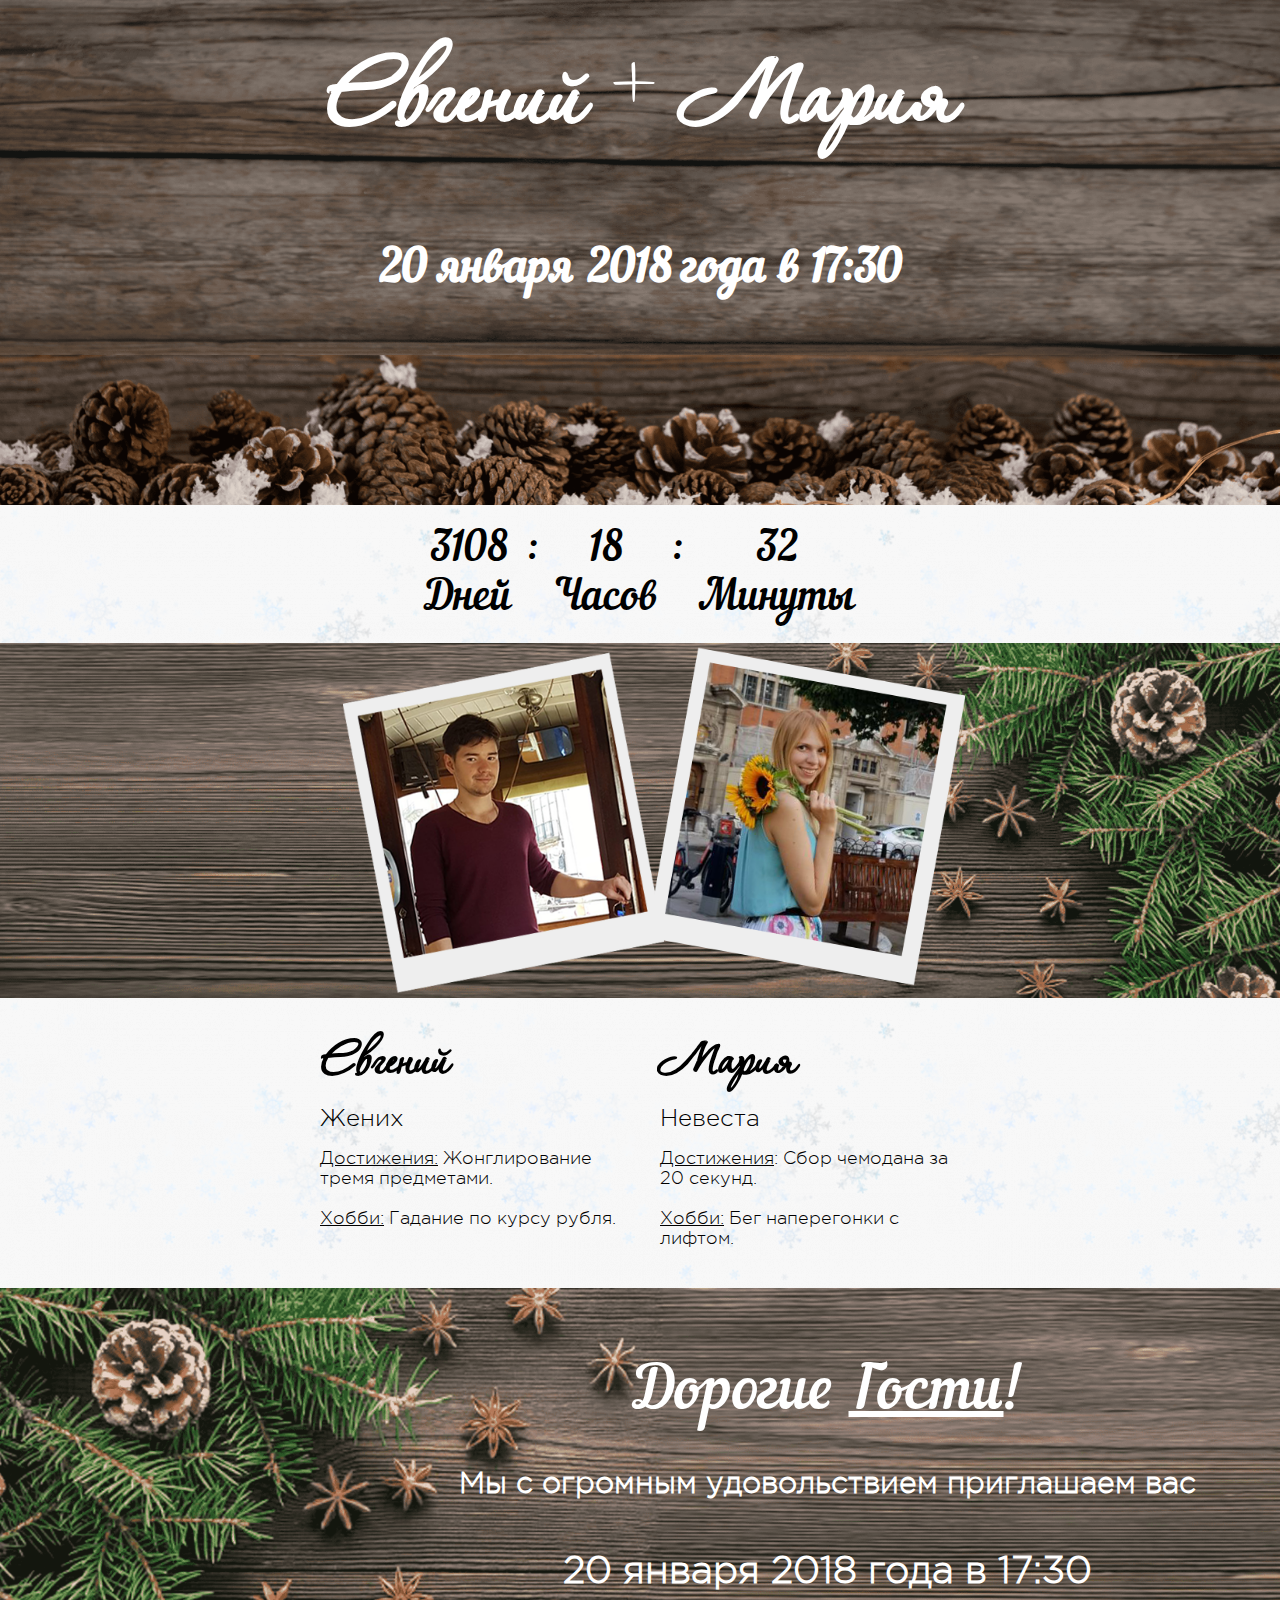
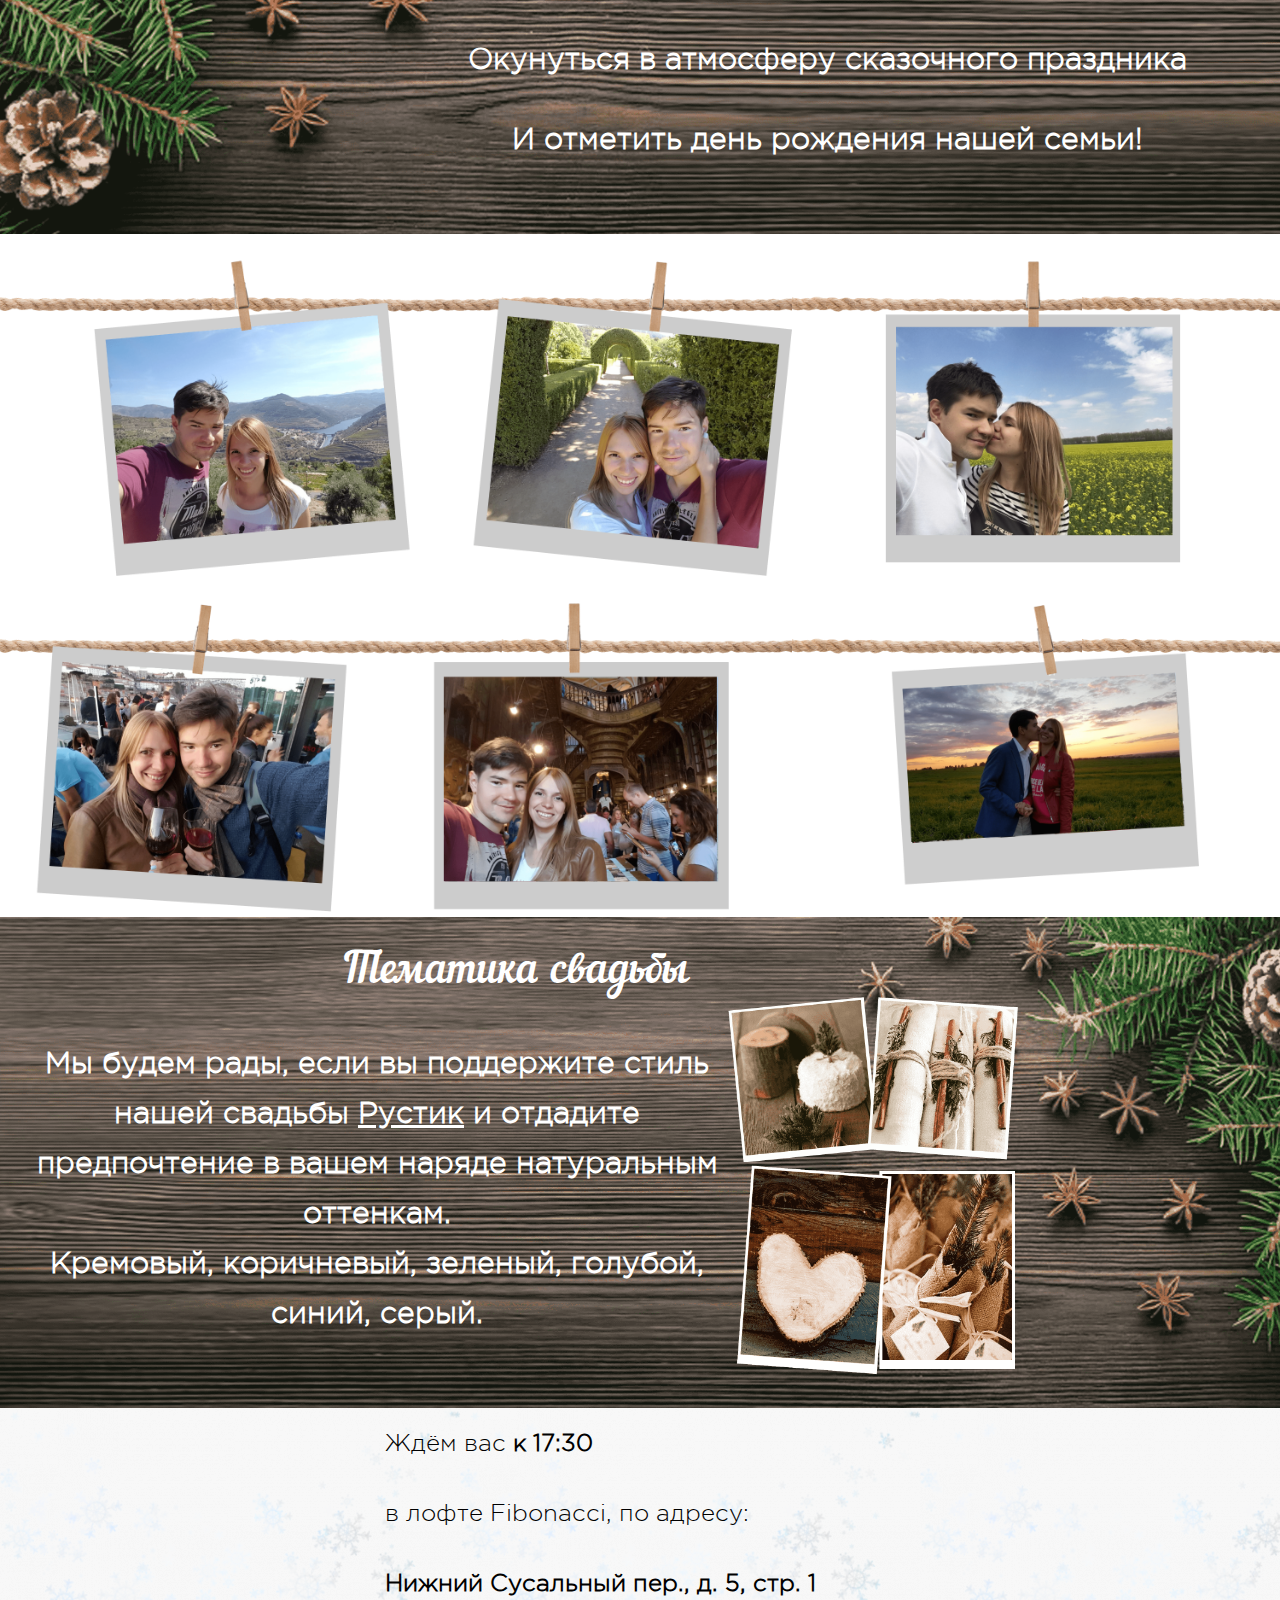
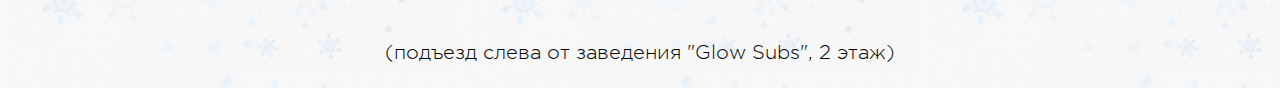
==== index.html @ 11c65bc6 "initial commit" ====
<html>
  <head>
    <title>Приглашение на свадьбу</title>
    <meta name="viewport" content="width=device-width, initial-scale=1.0">
    <link rel="stylesheet" type="text/css" href="css/fonts.css" />
    <link rel="stylesheet" type="text/css" href="css/style.css" />
    <link rel="shortcut icon" href="img/favicon.ico">
  </head>
  <body>
    <div class="first">
      <div class="first-card">
        <div class="first-card-head">
          <b>Евгений <span class="first-card-head-plus">+</span> Мария</b>
        </div>
        <br class="br-pc">
        <div class="first-card-date">
          <b>20 января 2018 года <span class="first-card-time">в 17:30</span></b>
        </div>
        <br class="br-pc">
      </div>
    </div>
    <div class="first-footer"></div>
    <div class="first-table-wrapper">
      <table class="first-table">
        <tr>
          <td><span id="day"></span></td>
          <td class="first-table-colon">:</td>
          <td><span id="hour"></span></td>
          <td class="first-table-colon">:</td>
          <td><span id="min"></span></td>
        </tr>
        <tr>
          <td><span id="day-desc">Дня</span></td>
          <td></td>
          <td><span id="hour-desc">Часа</span></td>
          <td></td>
          <td><span id="min-desc">Минуты</span></td>
        </tr>
      </table>
    </div>

    <div class="second">
      <div class="second-photos-bg"></div>
      <img src="img/photos.png" class="second-photos" />
      <div class="second-content">
        <div class="second-content-person">
          <div class="second-content-person-head">Евгений</div>
          <div class="second-content-person-desc">
            <span class="second-content-person-desc-title">Жених</span>
            <br><br>
            <div class="second-content-person-desc-text">
              <u>Достижения:</u> Жонглирование тремя предметами.
              <br><br><u>Хобби:</u> Гадание по курсу рубля.
            </div>
          </div>
        </div>
        <div class="second-content-person">
          <div class="second-content-person-head">Мария</div>
          <div class="second-content-person-desc">
            <span class="second-content-person-desc-title">Невеста</span>
            <br><br>
            <div class="second-content-person-desc-text">
              <u>Достижения</u>: Сбор чемодана за 20 секунд.
              <br><br><u>Хобби:</u> Бег наперегонки с лифтом.
            </div>
          </div>      
        </div>
      </div>
    </div>

    <div class="third">
      <div class="third-invitation">
        <div>
          <h1>
            <span id="dear">Дорогие</span>
            <u><span id="guest1"></span></u>
            <span id="delim1"></span>
            <u><span id="guest2"></span></u>
            <span id="delim2"></span>
            <u><span id="guest3">Гости</span></u>!
          </h1>
        </div>
        <div class="third-invitation-text">
         <p>Мы с огромным удовольствием приглашаем вас</p>
         <p class="third-invitation-text-date">20 января 2018 года в 17:30</p>
         <p>Окунуться в атмосферу сказочного праздника</p>
         <p>И отметить день рождения нашей семьи!</p>
        </div>
      </div>
    </div>

    <div class="fourth-pc">
      <img src="img/rope-ph1.png" class="fourth-image" />
      <img src="img/rope-ph2.png" class="fourth-image" />
    </div>
    <div class="fourth-mob">
      <img src="img/collage.png" class="fourth-image" />
    </div>
      
    <div class="fifth">
      <div class="fifth-code">
        <span class="fifth-code-head">Тематика свадьбы</span>
        <div class="fifth-code-content">
          <div class="fifth-code-content-text">
            Мы будем рады, если вы поддержите стиль нашей свадьбы <u>Рустик</u> и
              отдадите предпочтение в вашем наряде натуральным оттенкам.
            <br>Кремовый, коричневый, зеленый, голубой, синий, серый.
          </div>
          <div class="fifth-code-content-rustic-pc">
              <img src="img/rustic-5.png" class="fifth-code-content-rustic-mob-img" />
              <img src="img/rustic-6.png" class="fifth-code-content-rustic-mob-img" />
          </div>
          <div class="fifth-code-content-rustic-mob">
              <img src="img/rustic-5.png" class="fifth-code-content-rustic-mob-img" />
              <img src="img/rustic-6.png" class="fifth-code-content-rustic-mob-img" />
            </div>
        </div>
      </div>
    </div>
      
    <div class="sixth">
      <div class="sixth-map-pc">
        <script type="text/javascript" charset="utf-8" async src="https://api-maps.yandex.ru/services/constructor/1.0/js/?um=constructor%3A43d2c828e298ac6b63ec54dd08990a97d62d25c3caa78c8526da666319982c87&amp;width=400&amp;height=450&amp;lang=ru_RU&amp;scroll=true"></script>
      </div>
      <div class="sixth-map-mob">
        <script class="sixth-map-mob-content" type="text/javascript" charset="utf-8" async src="https://api-maps.yandex.ru/services/constructor/1.0/js/?um=constructor%3A43d2c828e298ac6b63ec54dd08990a97d62d25c3caa78c8526da666319982c87&amp;width=320&amp;height=250&amp;lang=ru_RU&amp;scroll=true"></script>
      </div>
      <div class="sixth-desc">
        Ждём вас <b>к 17:30</b>
        <br>в лофте Fibonacci, по адресу:
        <br><b>Нижний Сусальный пер., д. 5, стр. 1</b>
        <br><span class="sixth-desc-comm">(подъезд слева от заведения "Glow Subs", 2 этаж)</span>
        <!--p><a href="http://fibonacciloft.ru/">www.fibonacciloft.ru</a-->
      </div>
    </div>

    <script src="js/guests.js" type="text/javascript" charset="utf-8"></script>
    <script src="js/custom.js" type="text/javascript" charset="utf-8"></script>
  </body>
</html>
---- css/fonts.css ----
@font-face { 
  font-family: "Nautilus";
  src: url("fonts/nautilus/nautilus.otf");
}

@font-face { 
  font-family: "Gotham Pro";
  src: url("fonts/gothampro/gothampro.ttf");
}

/* Corinthia */
@font-face {
  font-family: 'Corinthia';
  src: url('fonts/corinthia/Corinthia.ttf');
}
---- css/style.css ----
/* STYLES FOR DESKTOP */
body {
  margin: 0;
  font-size: 30px;
  line-height: 50px;
  font-family: Gotham Pro;
}

h1 {
  font-family: Nautilus;
  font-weight: 100;
}

/* First page */
.first {
  color: white;
  padding: 10px;
  background-image: url('../img/bg1-2.png');
  background-size: cover;
}

.first-card {
  padding-top: 35px;
  text-align: center;
  font-family: Nautilus;
}

.first-card-head {
  font-family: 'Corinthia', serif;
  font-size: 120px;
  margin-top: 30px;
}

.first-card-head-plus {
  font-weight: 200;
  margin: 0 5px;
}

.first-card-date {
  margin-top: 70px;
  font-size: 46px;
}

.first-footer {
  background-image: url('../img/bg1-3.png');
  height: 150px;
  background-size: cover;
}

.first-table-wrapper {
  background-color: #f8f8f8;
  background-image: url('../img/snow.png');
  padding: 20px; 
  font-family: Nautilus;
}

.first-table {
  color: black;
  font-size: 42px !important;
  outline: none;
  border-collapse:collapse;
  margin: 0 auto;
  text-align: center;
  font-size: inherit;
}

.first-table td { padding: 3px 8px 3px 8px; }

.first-table-colon { width: 10px; }

/* Second page */
.second {
  display: flex;
  flex-direction: column;
}

.second-photos-bg {
  background-image: url('../img/bg2.png');
  background-size: cover;
  height: 355px;
}

.second-photos {
  width: 700px;
  align-self: center;
  position: absolute;
  z-index: 0;
}

.second-content {
  background-color: #f8f8f8;
  background-image: url('../img/snow.png');
  display: flex;
  padding: 40px 0;
  justify-content: center;
}

.second-content-person {
  width: 300px;
  margin: 0 20px;
  text-align: left;
  z-index: 1;
}

.second-content-person-head {
  font-size: 36px;
  font-weight: 700;
  font-family: 'Corinthia', serif;
  font-size: 60px;
}

.second-content-person-desc {
  margin-top: 20px;
  font-size: 18px;
  line-height: 20px;
}

.second-content-person-desc-title { font-size: 24px; }

.second-content-person-desc-text { text-align: left; }

/* Third page */
.third {
  padding: 40px 10px;
  padding-left: 30%;
  background-image: url('../img/bg3.png');
  background-size: cover;
  color: white;
}

.third-invitation {
  text-align: center;
  line-height: 50px;
}

.third-invitation-text { font-weight: bold; }

.third-invitation-text-date { font-size: 38px; }

/* Fourth page */
.fourth {
  background-color: #f8f8f8;
  background-image: url('../img/snow.png');
  display: flex;
  flex-direction: column;
  padding-bottom: 30px;
}

.fourth-mob { display: none; }

.fourth-image { width: 100%; }

/* Fifth page */
.fifth {
  color: white;
  padding: 30px 10px;
  padding-right: 20%;
  background-image: url('../img/bg2.png');
  background-size: cover;
}

.fifth-code { text-align: center; }

.fifth-code-head {
  font-family: Nautilus;
  font-size: 42px;
}

.fifth-code-content-text {
  align-self: center;
  margin-left: 20px;
  font-weight: bold;
  max-width: 800px;
}

.fifth-code-content { display: flex; }

.fifth-code-content-rustic-pc { align-self: center; }

.fifth-code-content-rustic-mob { display: none; }

.fifth-code-content-rustic-mob-img { width: 300px; }

/* Sixth page */
.sixth {
  background-color:#f8f8f8;
  background-image: url('../img/snow.png');
  padding: 0 10px;
  display: flex;
  justify-content: center;
  line-height: 50px;
}

.sixth-map-pc { display: initial; }

.sixth-map-mob { display: none; }

.sixth-map-mob-content { align-self: center; }

.sixth-desc {
  margin: auto 40px;
  font-size: 24px;
  line-height: 70px;
}

.sixth-desc-comm { font-size: 20px; }

/* STYLES FOR TABLET */
@media screen and (max-device-width: 1300px) {
  .fifth-page { padding-right: 10px; }
}

/* STYLES FOR MOBILE */
@media screen and (max-device-width: 670px) {
  body {
    font-size: 24px;
    line-height: 50px;
  }

  .br-pc { display: none; }

  p {
    -webkit-margin-before: 20px;
    -webkit-margin-after: 20px;
  }

  h1 { line-height: 50px; }

  /* First page */
  .first {
    padding: 20px 0;
    line-height: 40px;
  }
  
  .first-card { padding: 0; }

  .first-card-head {
    font-size: 84px;
    margin-top: 20px;
  }

  .first-card-head-plus {
    display: block;
    margin-top: 15px;
  }

  .first-card-date { font-size: 30px; }

  .first-card-time { display: block; }

  .first-table { font-size: 26px !important; }

  .first-table td { padding: 0; }

  /* Second page */
  .second { flex-direction: column; }

  .second-photos {
    width: 100%;
    position: relative;
    margin-top: -340px;
  }

  .second-content-person { margin-bottom: 20px; }

  .second-photos-bg { height: 330px; }

  .second-content { flex-direction: column; }
  
  /* Third page */
  .third {
    padding: 10px;
    background-image: url('../img/bg1-2.png');
    background-size: cover;
  }

  .third-invitation { line-height: 35px; }

  .third-invitation-text-date { font-size: 28px; }

  /* Fourth page */
  .fourth-pc { display: none; }
  
  .fourth-mob {
    display: block;
    background-color:#f8f8f8;
    background-image: url('../img/snow.png');
  }

  /* Fifth page */
  .fifth { padding: 20px 2px; }

  .fifth-code-head { font-size: 34px; }

  .fifth-code-content { flex-direction: column; }

  .fifth-code-content-text {
    line-height: 40px;
    margin-left: 0;
  }

  .fifth-code-content-rustic-pc { display: none; }

  .fifth-code-content-rustic-mob { display: initial; }

  /* Sixth page */
  .sixth {
    flex-direction: column;
    padding: 0;
    justify-content: center;
    align-items: center;
  }

  .sixth-map-pc { display: none; }

  .sixth-map-mob {
    display: initial;
    align-self: center;
    margin: 0 auto;
  }

  .sixth-desc {
    margin: 20px 10px 0 10px;
    text-align: center;
    line-height: 40px;
  }
}
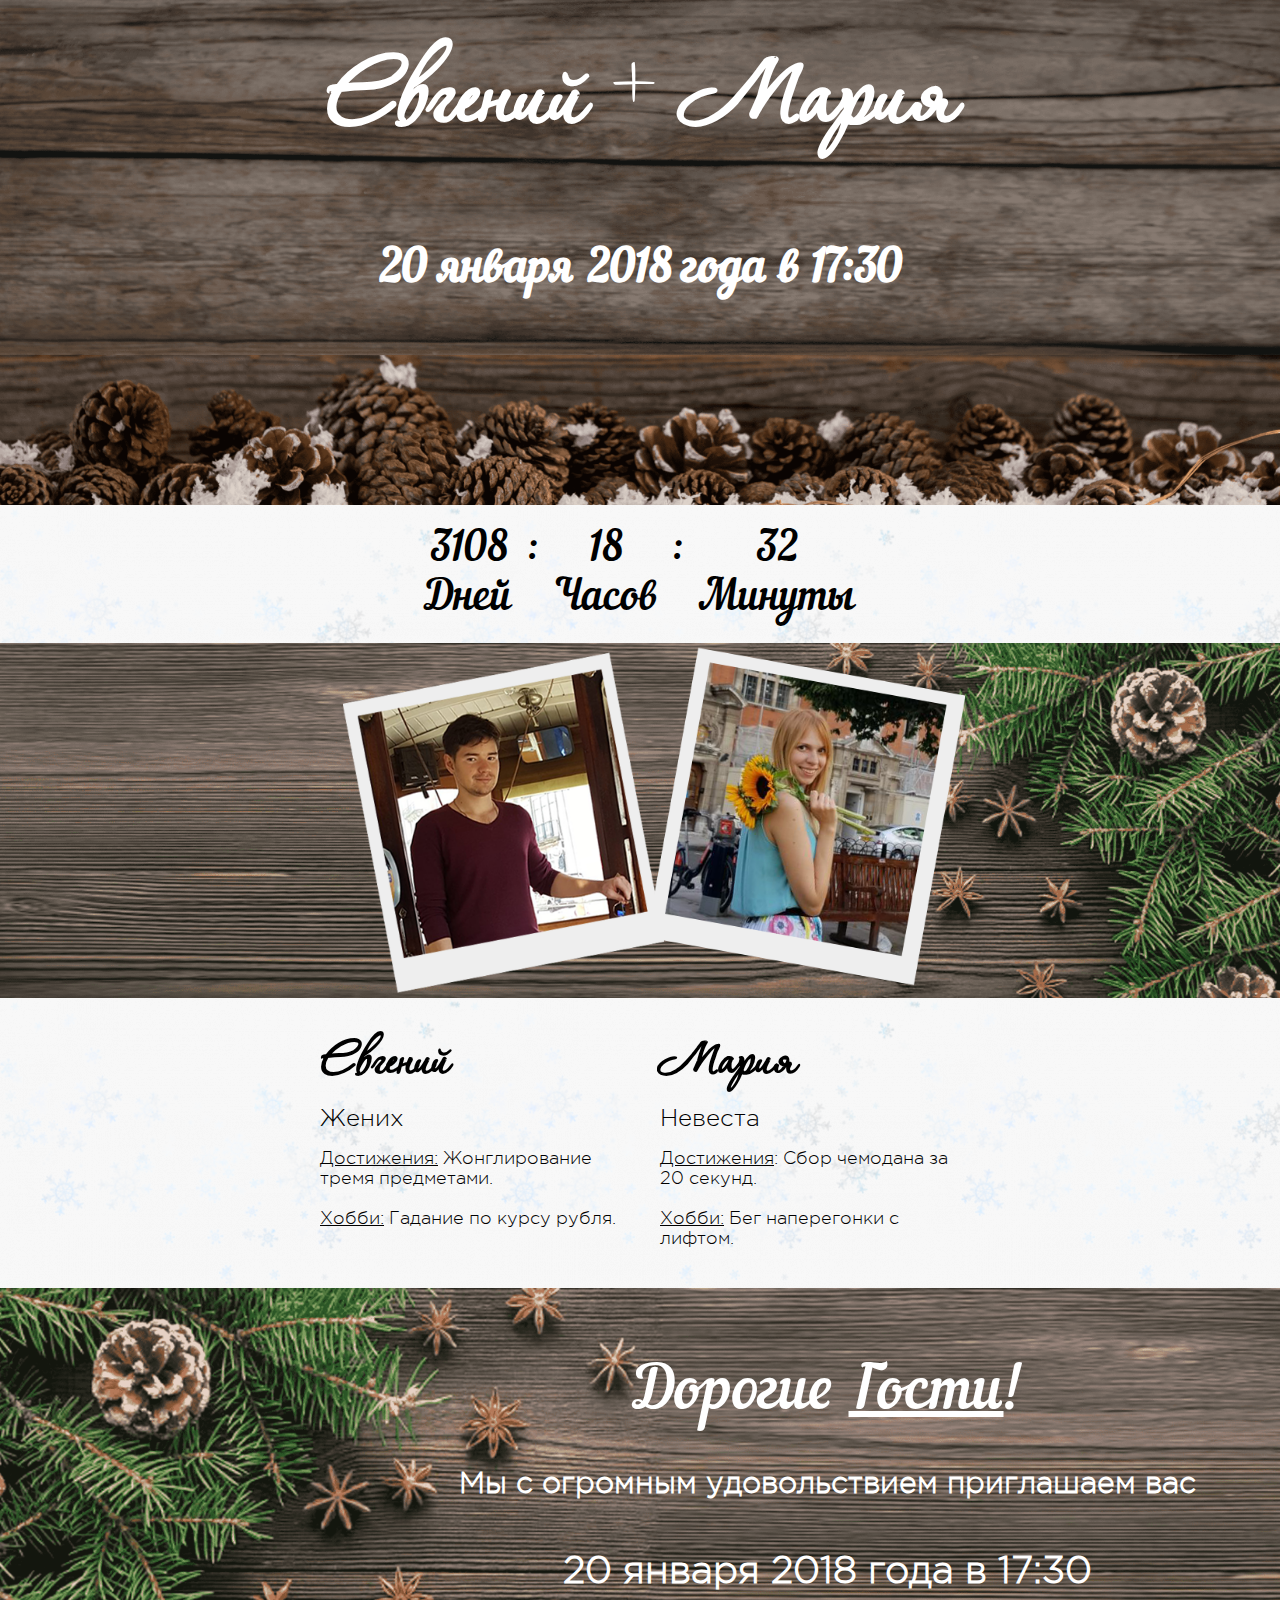
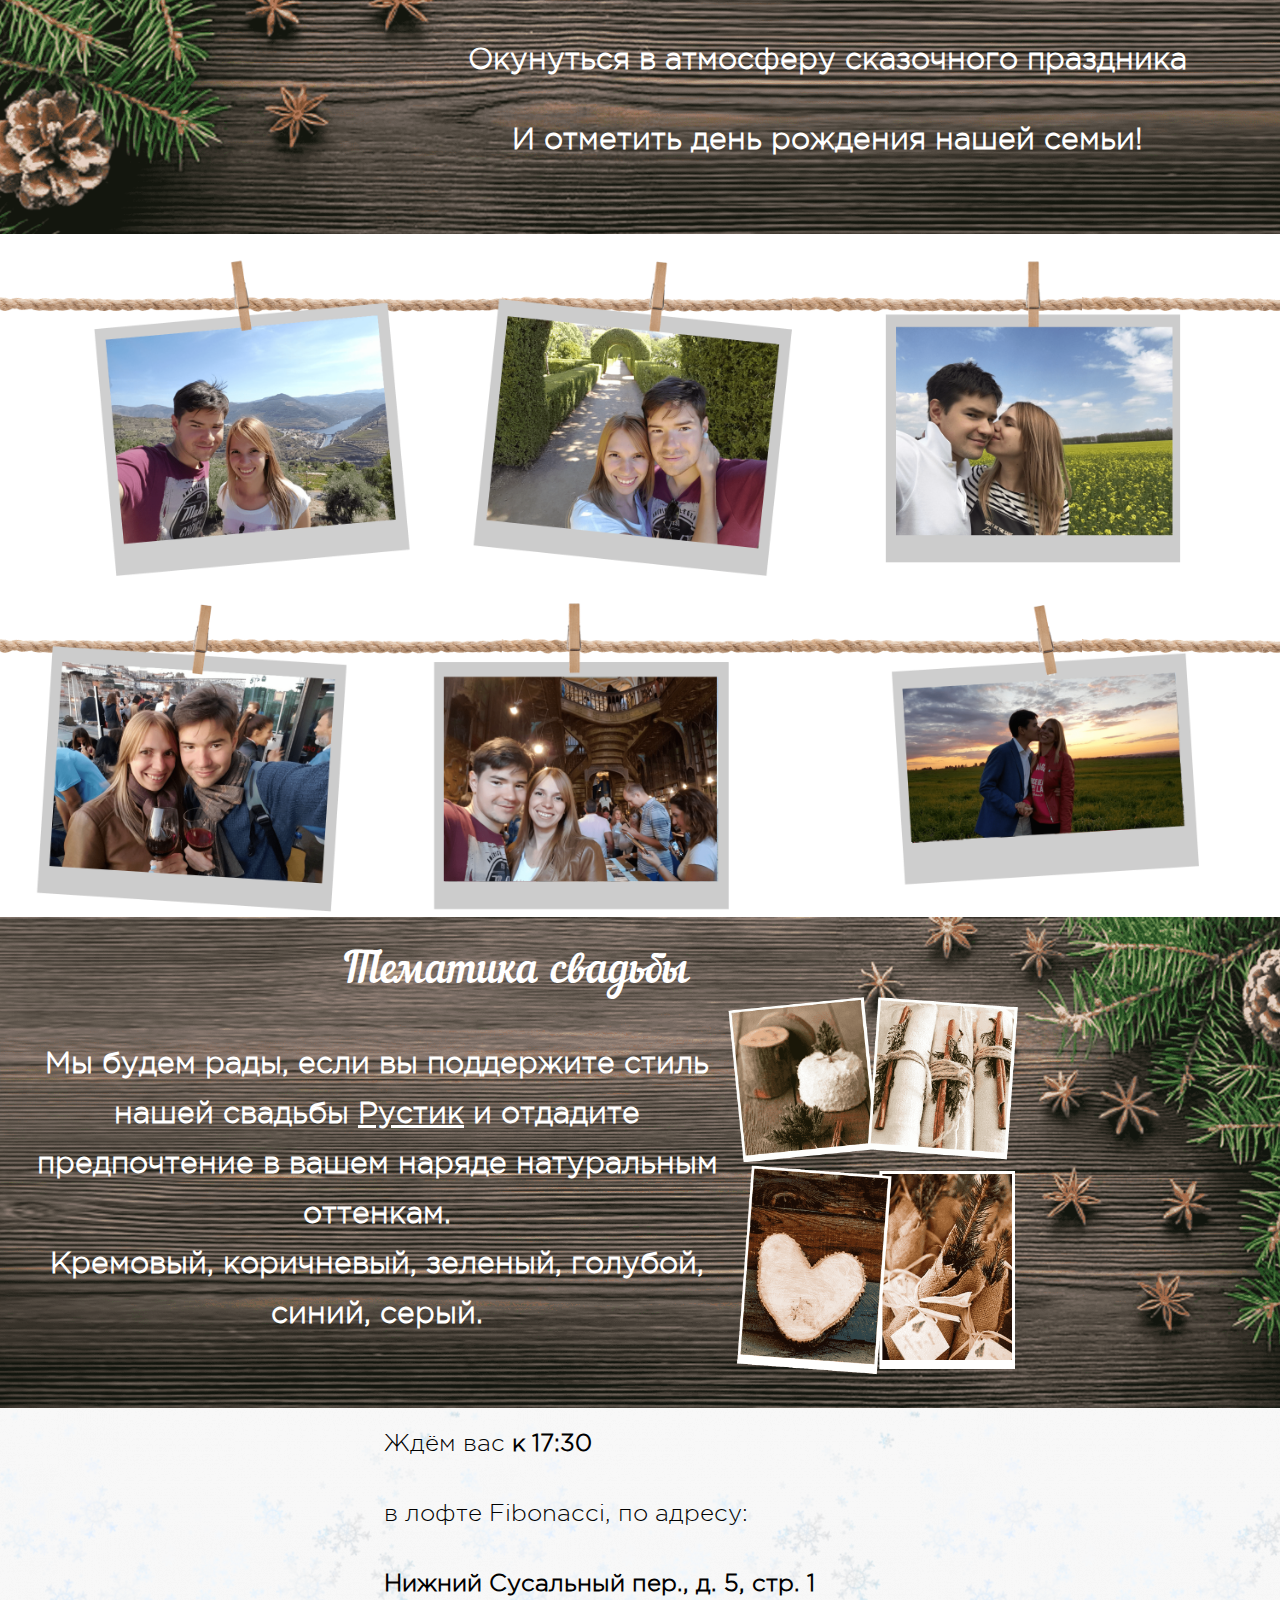
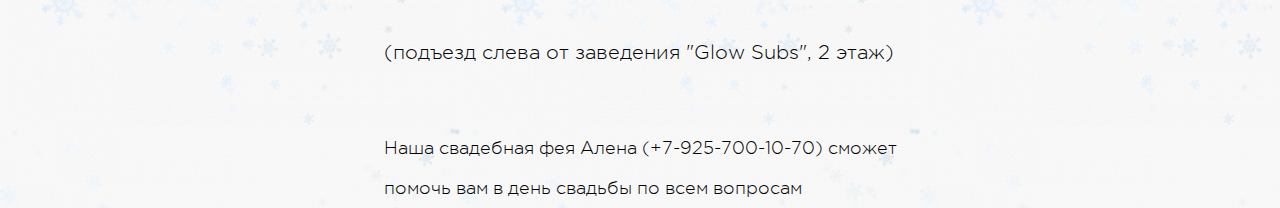
==== commit edde255f: "added contacts" ====
--- a/index.html
+++ b/index.html
@@ -130,7 +130,9 @@
         <br>в лофте Fibonacci, по адресу:
         <br><b>Нижний Сусальный пер., д. 5, стр. 1</b>
         <br><span class="sixth-desc-comm">(подъезд слева от заведения "Glow Subs", 2 этаж)</span>
-        <!--p><a href="http://fibonacciloft.ru/">www.fibonacciloft.ru</a-->
+        <br><span class="sixth-desc-cont">
+        <br>Наша свадебная фея Алена (+7-925-700-10-70) сможет
+        <br>помочь вам в день свадьбы по всем вопросам</span>
       </div>
     </div>
 
--- a/css/style.css
+++ b/css/style.css
@@ -205,6 +205,11 @@
 
 .sixth-desc-comm { font-size: 20px; }
 
+.sixth-desc-cont {
+  font-size: 18px;
+  line-height: 40px;
+}
+
 /* STYLES FOR TABLET */
 @media screen and (max-device-width: 1300px) {
   .fifth-page { padding-right: 10px; }
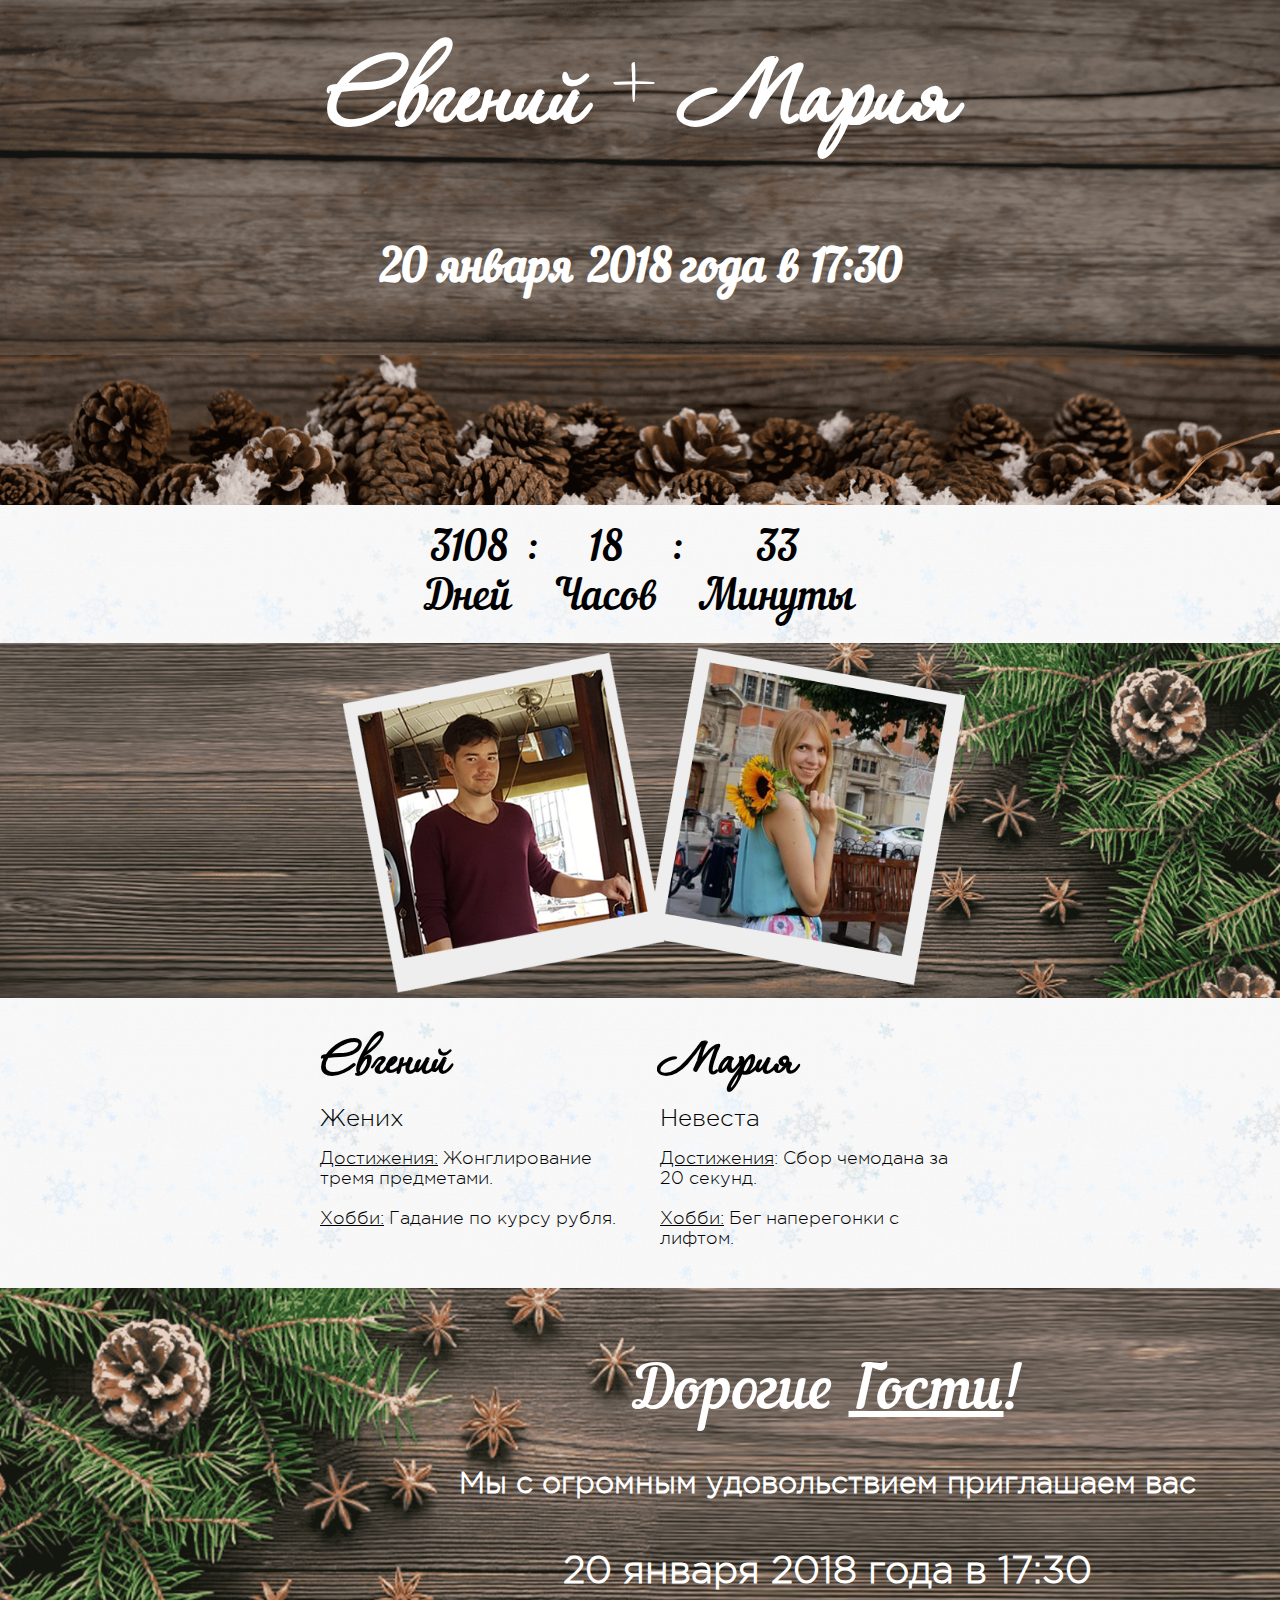
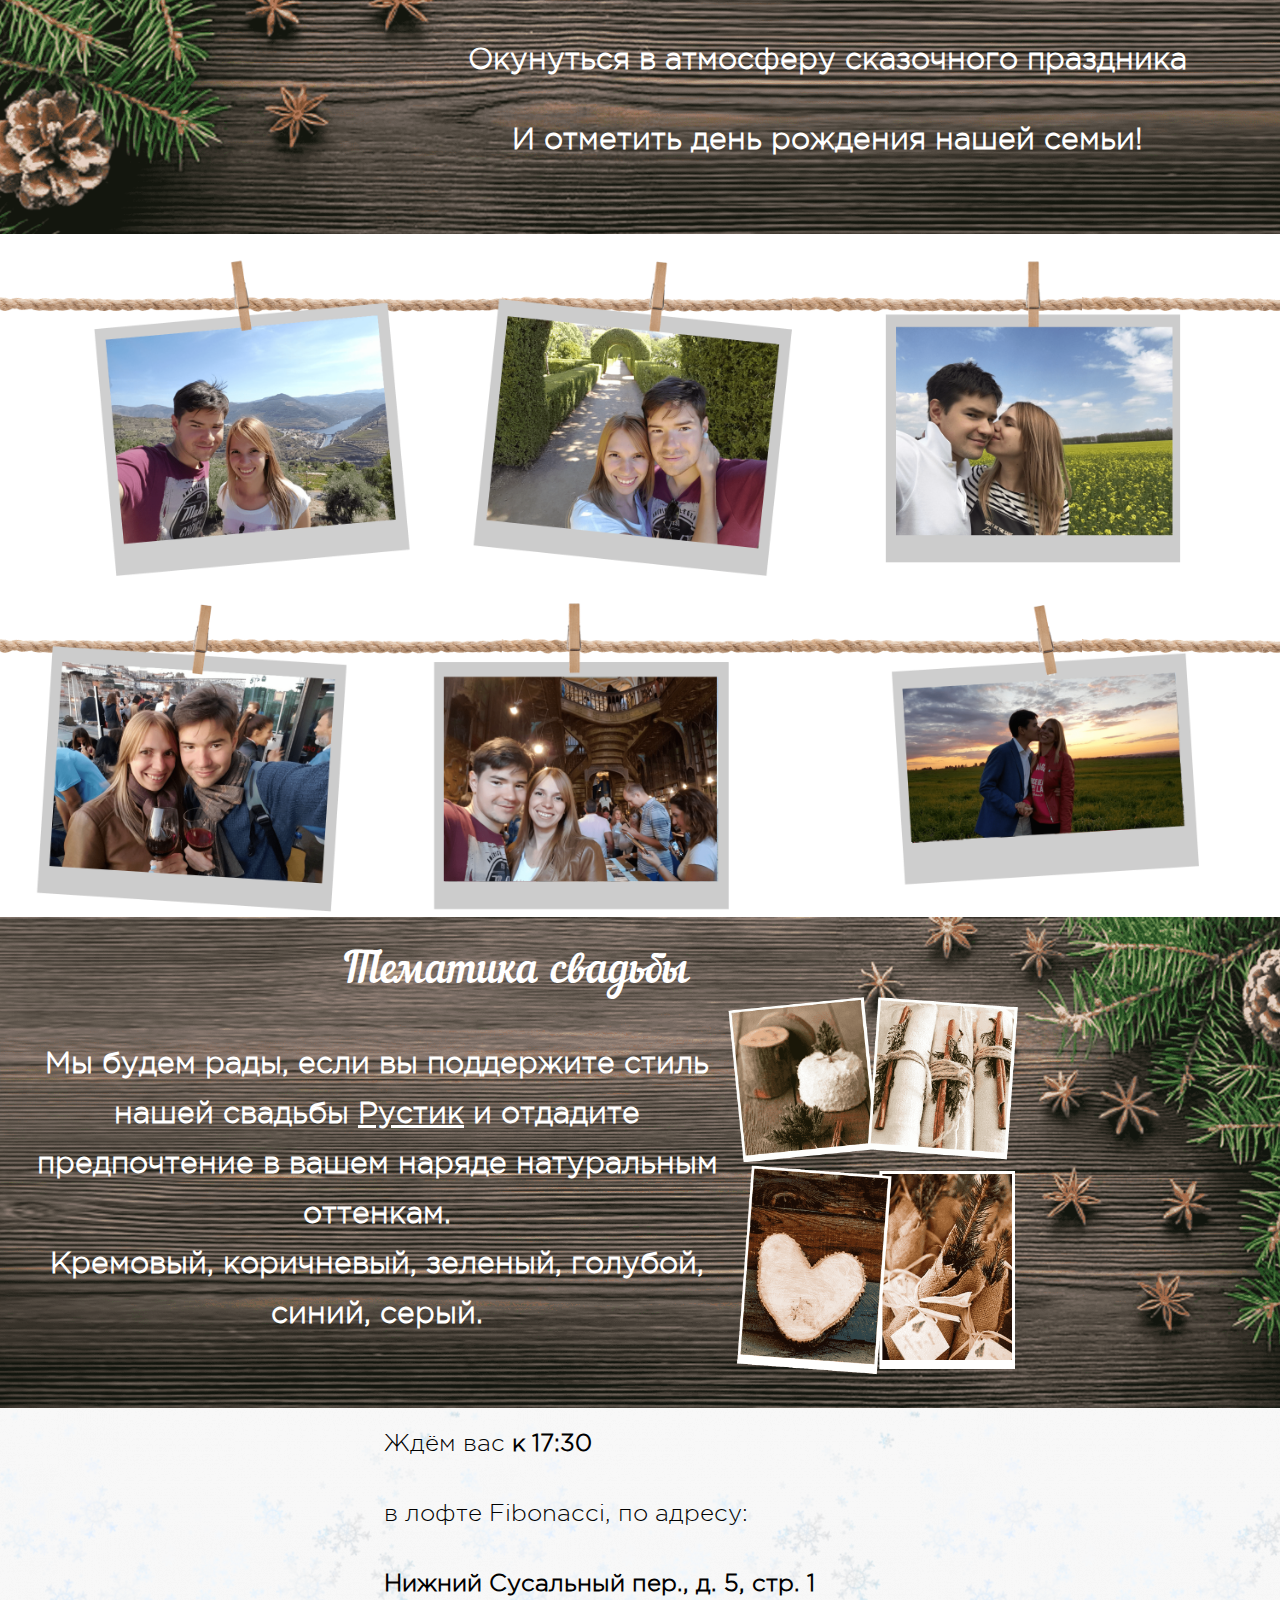
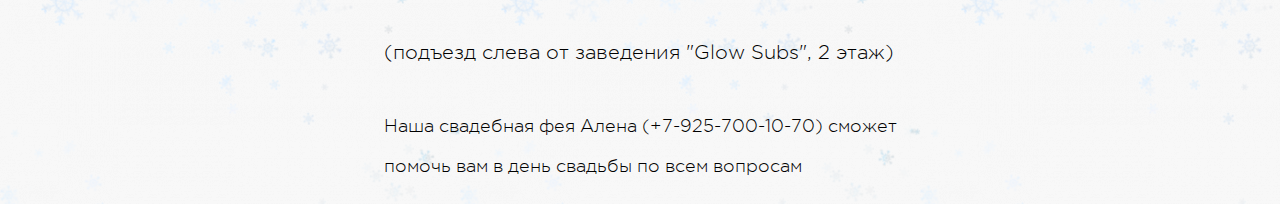
==== commit 3eafc530: "fixed styles" ====
--- a/index.html
+++ b/index.html
@@ -130,8 +130,8 @@
         <br>в лофте Fibonacci, по адресу:
         <br><b>Нижний Сусальный пер., д. 5, стр. 1</b>
         <br><span class="sixth-desc-comm">(подъезд слева от заведения "Glow Subs", 2 этаж)</span>
-        <br><span class="sixth-desc-cont">
-        <br>Наша свадебная фея Алена (+7-925-700-10-70) сможет
+        <span class="sixth-desc-cont">
+        <p>Наша свадебная фея Алена (+7-925-700-10-70) сможет
         <br>помочь вам в день свадьбы по всем вопросам</span>
       </div>
     </div>
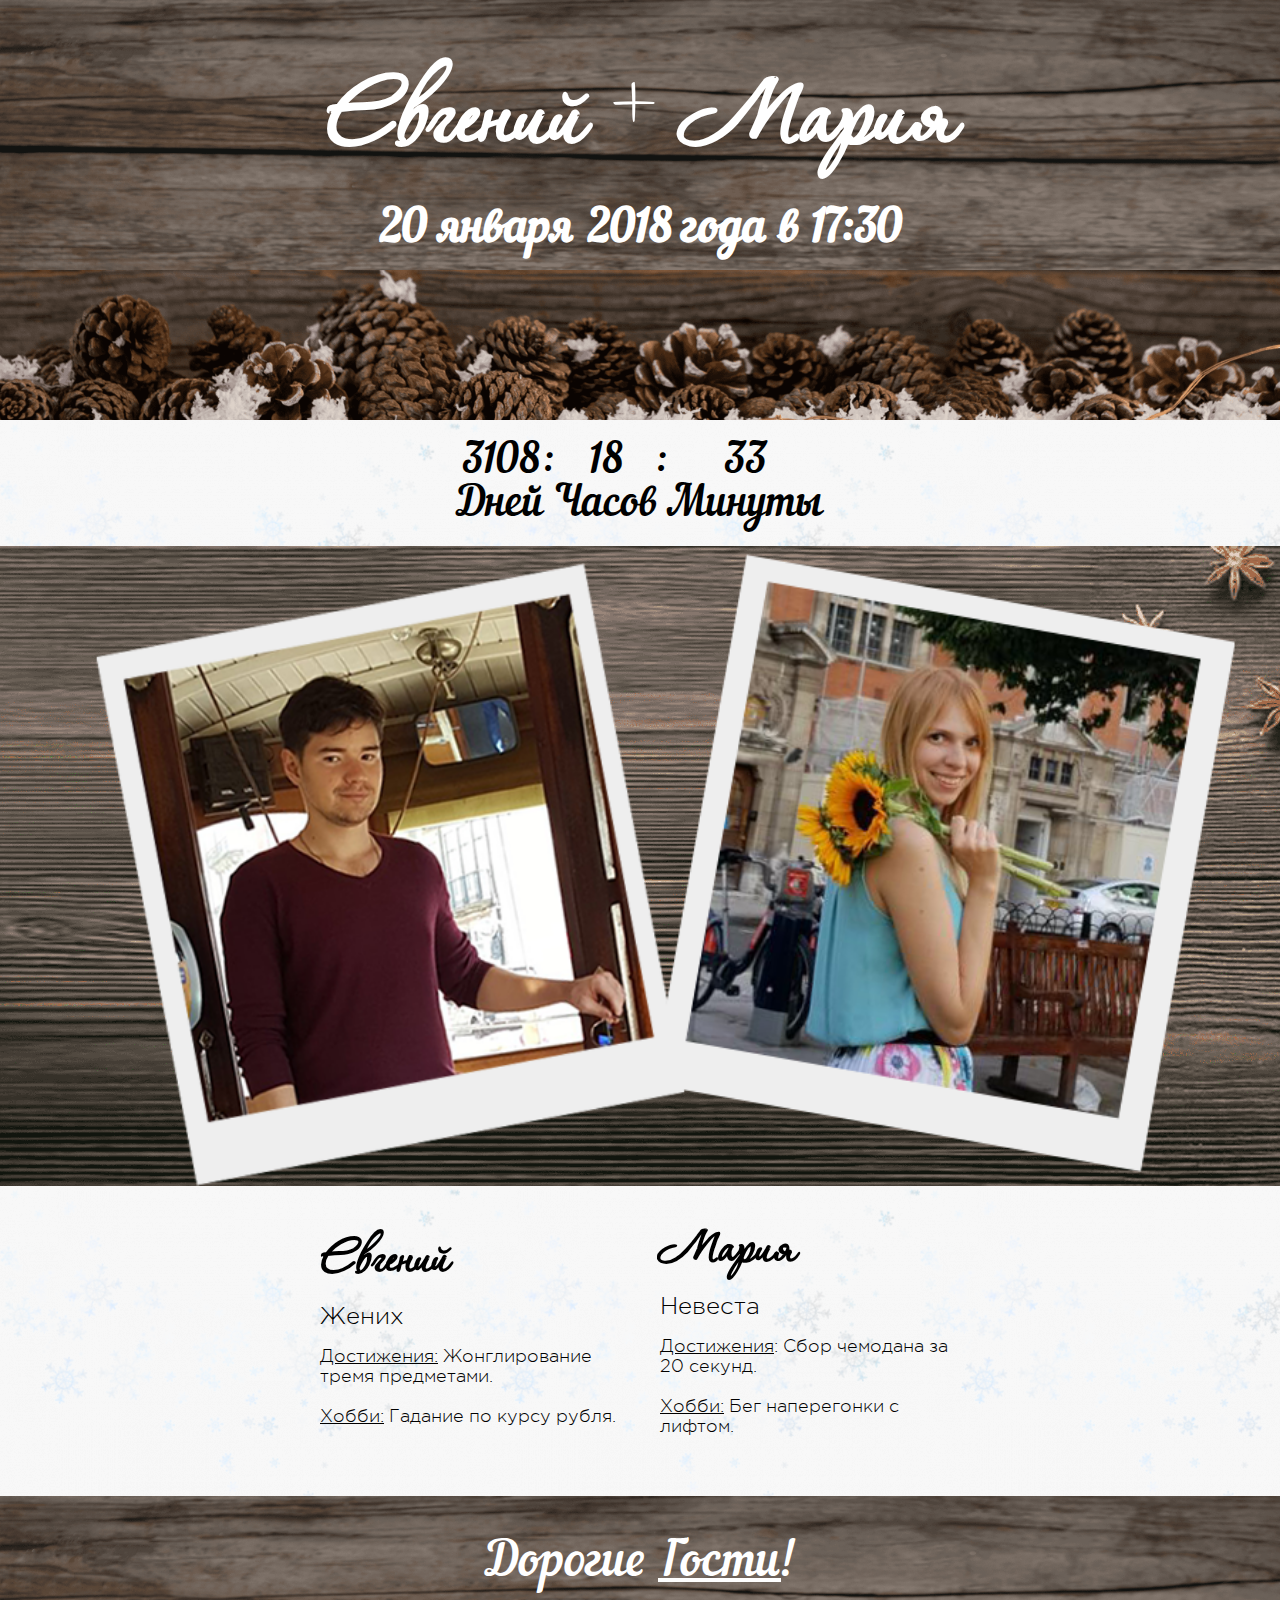
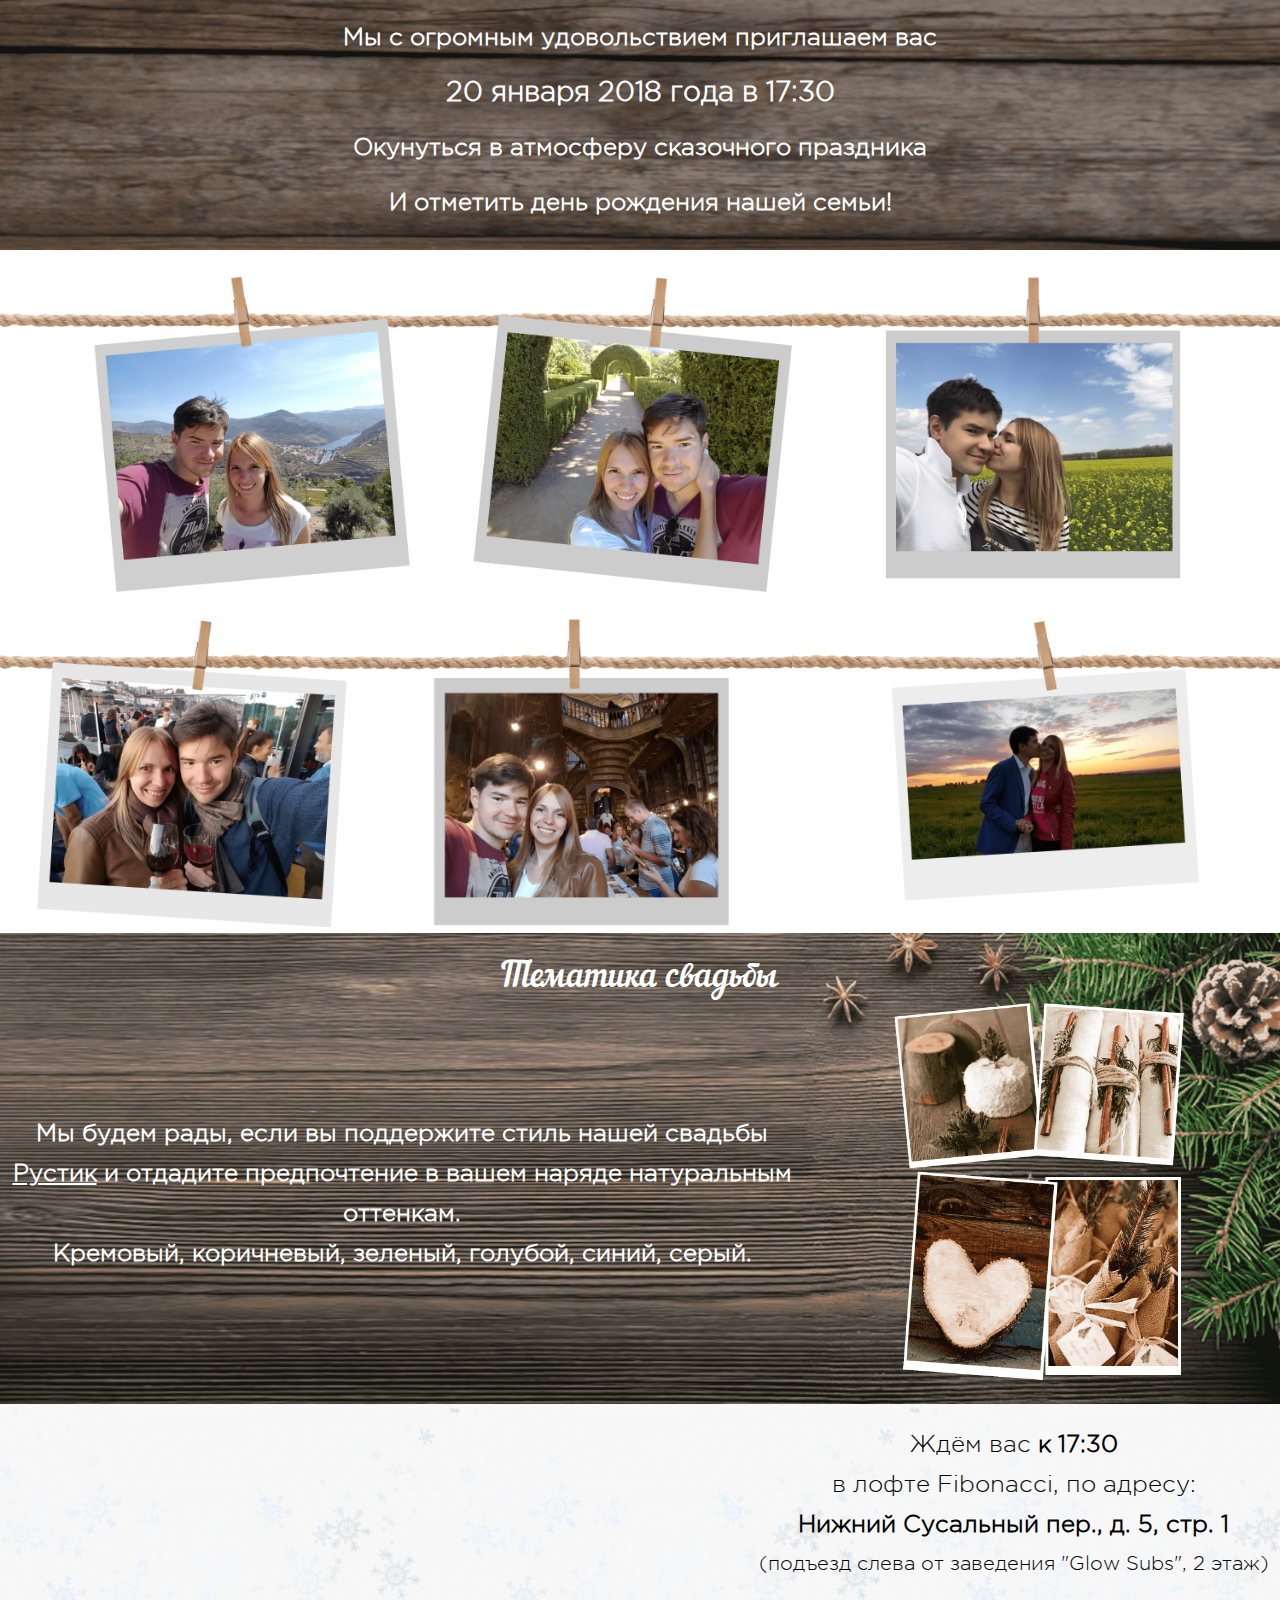
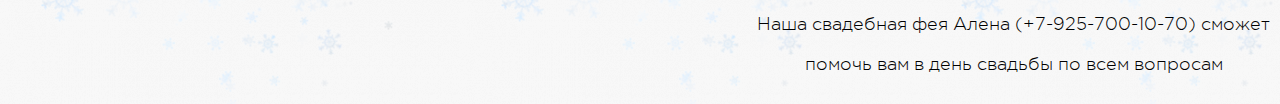
==== commit a3f0c45f: "updated design" ====
--- a/index.html
+++ b/index.html
@@ -5,6 +5,7 @@
     <link rel="stylesheet" type="text/css" href="css/fonts.css" />
     <link rel="stylesheet" type="text/css" href="css/style.css" />
     <link rel="shortcut icon" href="img/favicon.ico">
+    <meta charset="utf-8">
   </head>
   <body>
     <div class="first">
@@ -40,8 +41,9 @@
     </div>
 
     <div class="second">
-      <div class="second-photos-bg"></div>
-      <img src="img/photos.png" class="second-photos" />
+      <div class="second-photos-bg">
+        <img src="img/photos.png" class="second-photos" />
+      </div>
       <div class="second-content">
         <div class="second-content-person">
           <div class="second-content-person-head">Евгений</div>
--- a/css/style.css
+++ b/css/style.css
@@ -77,14 +77,13 @@
 .second-photos-bg {
   background-image: url('../img/bg2.png');
   background-size: cover;
-  height: 355px;
+  display: flex;
+  justify-content: center;
 }
 
 .second-photos {
   width: 700px;
   align-self: center;
-  position: absolute;
-  z-index: 0;
 }
 
 .second-content {
@@ -212,7 +211,90 @@
 
 /* STYLES FOR TABLET */
 @media screen and (max-device-width: 1300px) {
-  .fifth-page { padding-right: 10px; }
+  body {
+    font-size: 24px;
+    line-height: 50px;
+  }
+
+  .br-pc { display: none; }
+
+  p {
+    -webkit-margin-before: 20px;
+    -webkit-margin-after: 20px;
+  }
+
+  h1 { line-height: 50px; }
+
+  /* First page */
+  .first {
+    padding: 20px 0;
+    line-height: 40px;
+  }
+  
+  .first-card { padding: 0; }
+
+  .first-card-head { margin-top: 80px; }
+
+  .first-card-head-plus { margin-top: 15px; }
+
+
+  .first-table td { padding: 0; }
+
+  /* Second page */
+  .second-photos { width: 100%; }
+
+  .second-content-person {
+    align-self: center;
+    margin-bottom: 20px;
+  }
+  
+  /* Third page */
+  .third {
+    padding: 10px;
+    background-image: url('../img/bg1-2.png');
+    background-size: cover;
+  }
+
+  .third-invitation { line-height: 35px; }
+
+  .third-invitation-text-date { font-size: 28px; }
+
+  /* Fourth page */
+
+  /* Fifth page */
+  .fifth { padding: 20px 2px; }
+
+  .fifth-code-head { font-size: 34px; }
+
+  .fifth-code-content-text {
+    line-height: 40px;
+    margin-left: 0;
+  }
+
+  .fifth-code-content-rustic-pc { display: none; }
+
+  .fifth-code-content-rustic-mob { display: initial; }
+
+  /* Sixth page */
+  .sixth {
+    padding: 0;
+    justify-content: center;
+    align-items: center;
+  }
+
+  .sixth-map-pc { display: none; }
+
+  .sixth-map-mob {
+    display: initial;
+    align-self: center;
+    margin: 0 auto;
+  }
+
+  .sixth-desc {
+    margin: 20px 10px 0 10px;
+    text-align: center;
+    line-height: 40px;
+  }
 }
 
 /* STYLES FOR MOBILE */
@@ -260,17 +342,14 @@
   /* Second page */
   .second { flex-direction: column; }
 
-  .second-photos {
-    width: 100%;
-    position: relative;
-    margin-top: -340px;
-  }
-
-  .second-content-person { margin-bottom: 20px; }
-
-  .second-photos-bg { height: 330px; }
+  .second-photos { width: 100%; }
 
   .second-content { flex-direction: column; }
+
+  .second-content-person {
+    align-self: center;
+    margin-bottom: 20px;
+  }
   
   /* Third page */
   .third {
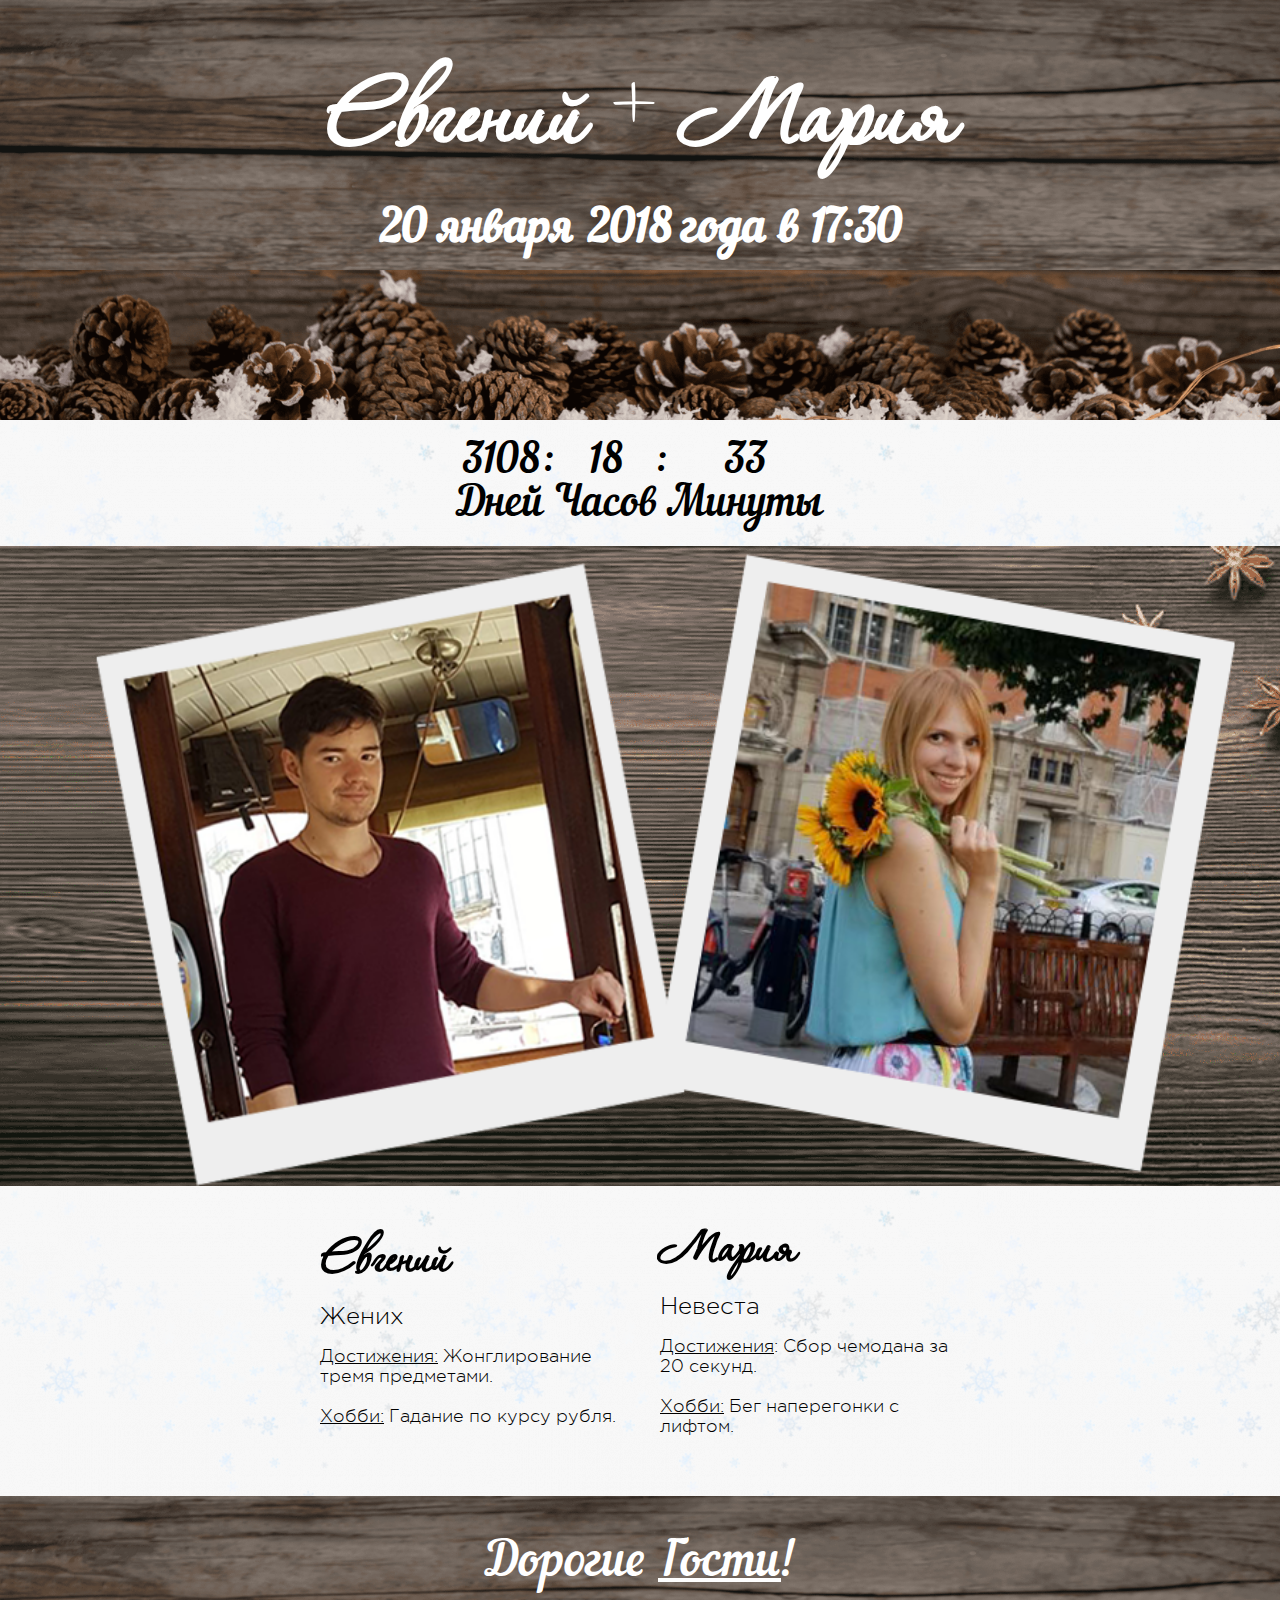
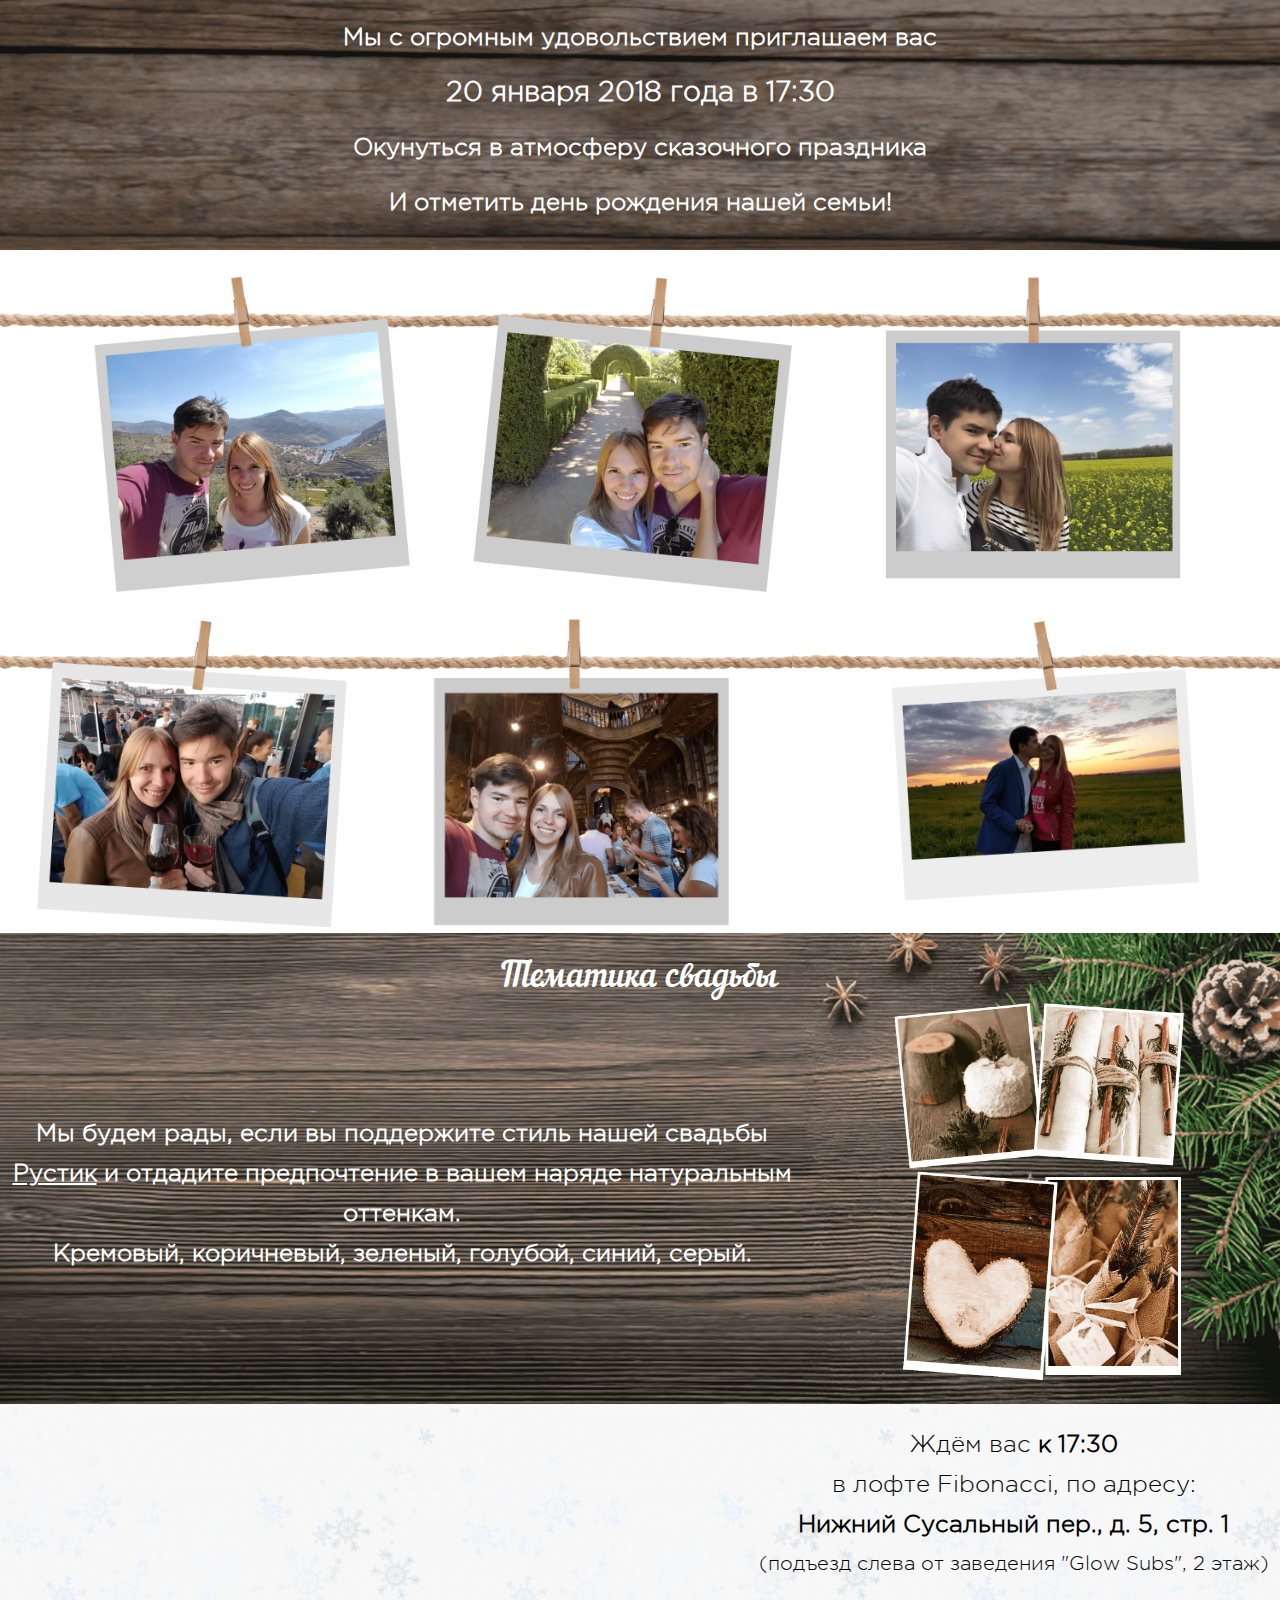
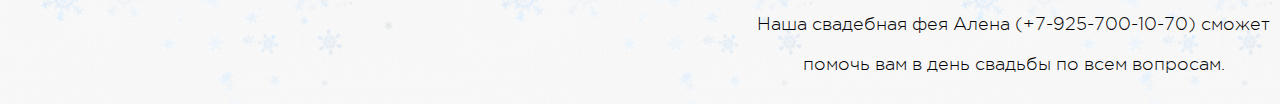
==== commit 361d1c94: "added adjustable 'you' element" ====
--- a/index.html
+++ b/index.html
@@ -83,7 +83,7 @@
           </h1>
         </div>
         <div class="third-invitation-text">
-         <p>Мы с огромным удовольствием приглашаем вас</p>
+         <p>Мы с огромным удовольствием приглашаем <span id="you"></span></p>
          <p class="third-invitation-text-date">20 января 2018 года в 17:30</p>
          <p>Окунуться в атмосферу сказочного праздника</p>
          <p>И отметить день рождения нашей семьи!</p>
@@ -134,7 +134,7 @@
         <br><span class="sixth-desc-comm">(подъезд слева от заведения "Glow Subs", 2 этаж)</span>
         <span class="sixth-desc-cont">
         <p>Наша свадебная фея Алена (+7-925-700-10-70) сможет
-        <br>помочь вам в день свадьбы по всем вопросам</span>
+        <br>помочь вам в день свадьбы по всем вопросам.</span>
       </div>
     </div>
 
--- a/css/style.css
+++ b/css/style.css
@@ -71,27 +71,34 @@
 /* Second page */
 .second {
   display: flex;
+  display: -webkit-flex;
   flex-direction: column;
+  -webkit-flex-direction: column;
 }
 
 .second-photos-bg {
   background-image: url('../img/bg2.png');
   background-size: cover;
   display: flex;
+  display: -webkit-flex;
   justify-content: center;
+  -webkit-justify-content: center;
 }
 
 .second-photos {
   width: 700px;
   align-self: center;
+  -webkit-align-self: center;
 }
 
 .second-content {
   background-color: #f8f8f8;
   background-image: url('../img/snow.png');
   display: flex;
+  display: -webkit-flex;
   padding: 40px 0;
   justify-content: center;
+  -webkit-justify-content: center;
 }
 
 .second-content-person {
@@ -141,7 +148,9 @@
   background-color: #f8f8f8;
   background-image: url('../img/snow.png');
   display: flex;
+  display: -webkit-flex;
   flex-direction: column;
+  -webkit-flex-direction: column;
   padding-bottom: 30px;
 }
 
@@ -167,14 +176,21 @@
 
 .fifth-code-content-text {
   align-self: center;
+  -webkit-align-self: center;
   margin-left: 20px;
   font-weight: bold;
   max-width: 800px;
 }
 
-.fifth-code-content { display: flex; }
-
-.fifth-code-content-rustic-pc { align-self: center; }
+.fifth-code-content {
+  display: flex;
+  display: -webkit-flex;
+}
+
+.fifth-code-content-rustic-pc {
+  align-self: center;
+  -webkit-align-self: center;
+}
 
 .fifth-code-content-rustic-mob { display: none; }
 
@@ -186,7 +202,9 @@
   background-image: url('../img/snow.png');
   padding: 0 10px;
   display: flex;
+  display: -webkit-flex;
   justify-content: center;
+  -webkit-justify-content: center;
   line-height: 50px;
 }
 
@@ -194,7 +212,10 @@
 
 .sixth-map-mob { display: none; }
 
-.sixth-map-mob-content { align-self: center; }
+.sixth-map-mob-content {
+  align-self: center;
+  -webkit-align-self: center;
+}
 
 .sixth-desc {
   margin: auto 40px;
@@ -245,6 +266,7 @@
 
   .second-content-person {
     align-self: center;
+    -webkit-align-self: center;
     margin-bottom: 20px;
   }
   
@@ -287,7 +309,9 @@
   .sixth-map-mob {
     display: initial;
     align-self: center;
+    -webkit-align-self: center;
     margin: 0 auto;
+    min-width: 320px;
   }
 
   .sixth-desc {
@@ -340,14 +364,21 @@
   .first-table td { padding: 0; }
 
   /* Second page */
-  .second { flex-direction: column; }
+  .second {
+    flex-direction: column;
+    -webkit-flex-direction: column;
+  }
 
   .second-photos { width: 100%; }
 
-  .second-content { flex-direction: column; }
+  .second-content {
+    flex-direction: column;
+    -webkit-flex-direction: column;
+  }
 
   .second-content-person {
     align-self: center;
+    -webkit-align-self: center;
     margin-bottom: 20px;
   }
   
@@ -376,7 +407,10 @@
 
   .fifth-code-head { font-size: 34px; }
 
-  .fifth-code-content { flex-direction: column; }
+  .fifth-code-content {
+    flex-direction: column;
+    -webkit-flex-direction: column;
+  }
 
   .fifth-code-content-text {
     line-height: 40px;
@@ -390,6 +424,7 @@
   /* Sixth page */
   .sixth {
     flex-direction: column;
+    -webkit-flex-direction: column;
     padding: 0;
     justify-content: center;
     align-items: center;
@@ -400,6 +435,7 @@
   .sixth-map-mob {
     display: initial;
     align-self: center;
+    -webkit-align-self: center;
     margin: 0 auto;
   }
 
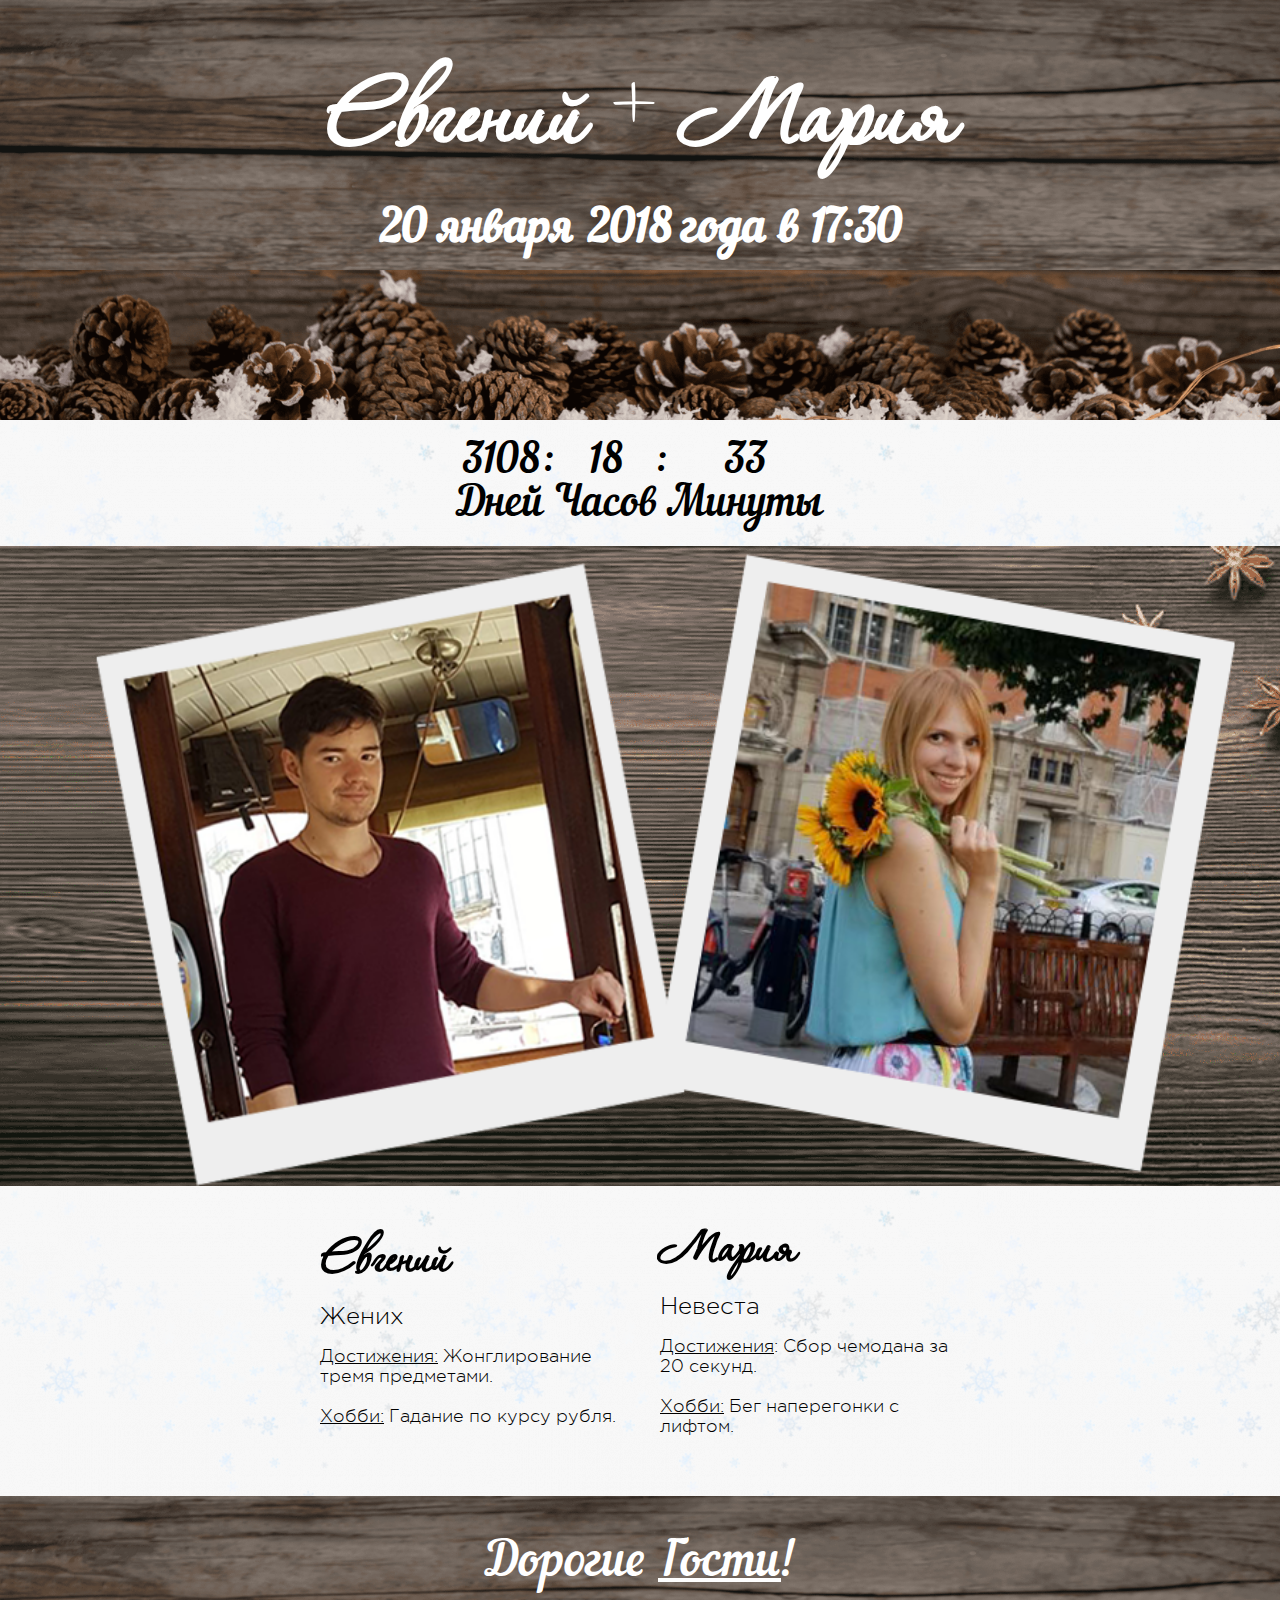
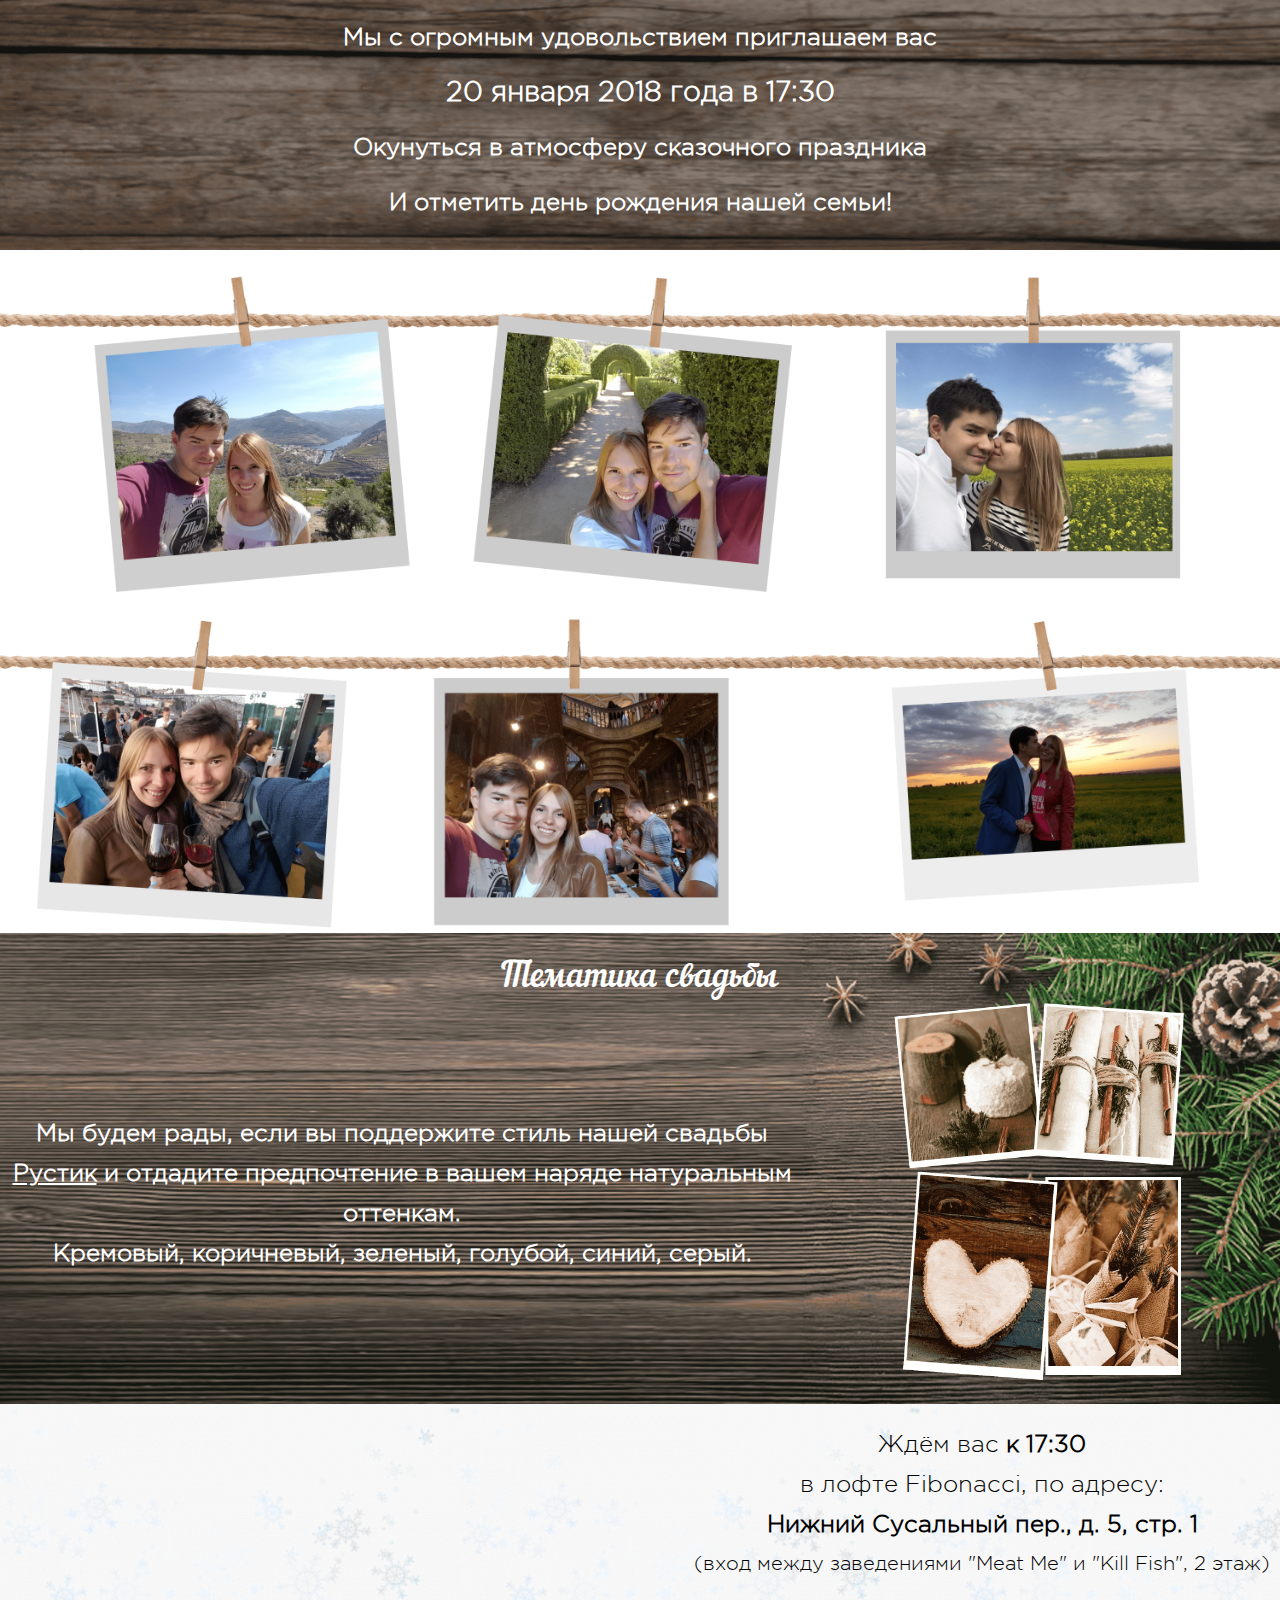
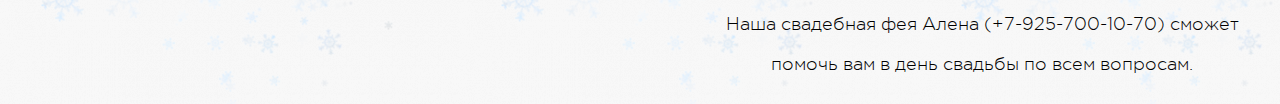
==== commit d8ac5371: "updated address" ====
--- a/index.html
+++ b/index.html
@@ -131,7 +131,7 @@
         Ждём вас <b>к 17:30</b>
         <br>в лофте Fibonacci, по адресу:
         <br><b>Нижний Сусальный пер., д. 5, стр. 1</b>
-        <br><span class="sixth-desc-comm">(подъезд слева от заведения "Glow Subs", 2 этаж)</span>
+        <br><span class="sixth-desc-comm">(вход между заведениями "Meat Me" и "Kill Fish", 2 этаж)</span>
         <span class="sixth-desc-cont">
         <p>Наша свадебная фея Алена (+7-925-700-10-70) сможет
         <br>помочь вам в день свадьбы по всем вопросам.</span>
